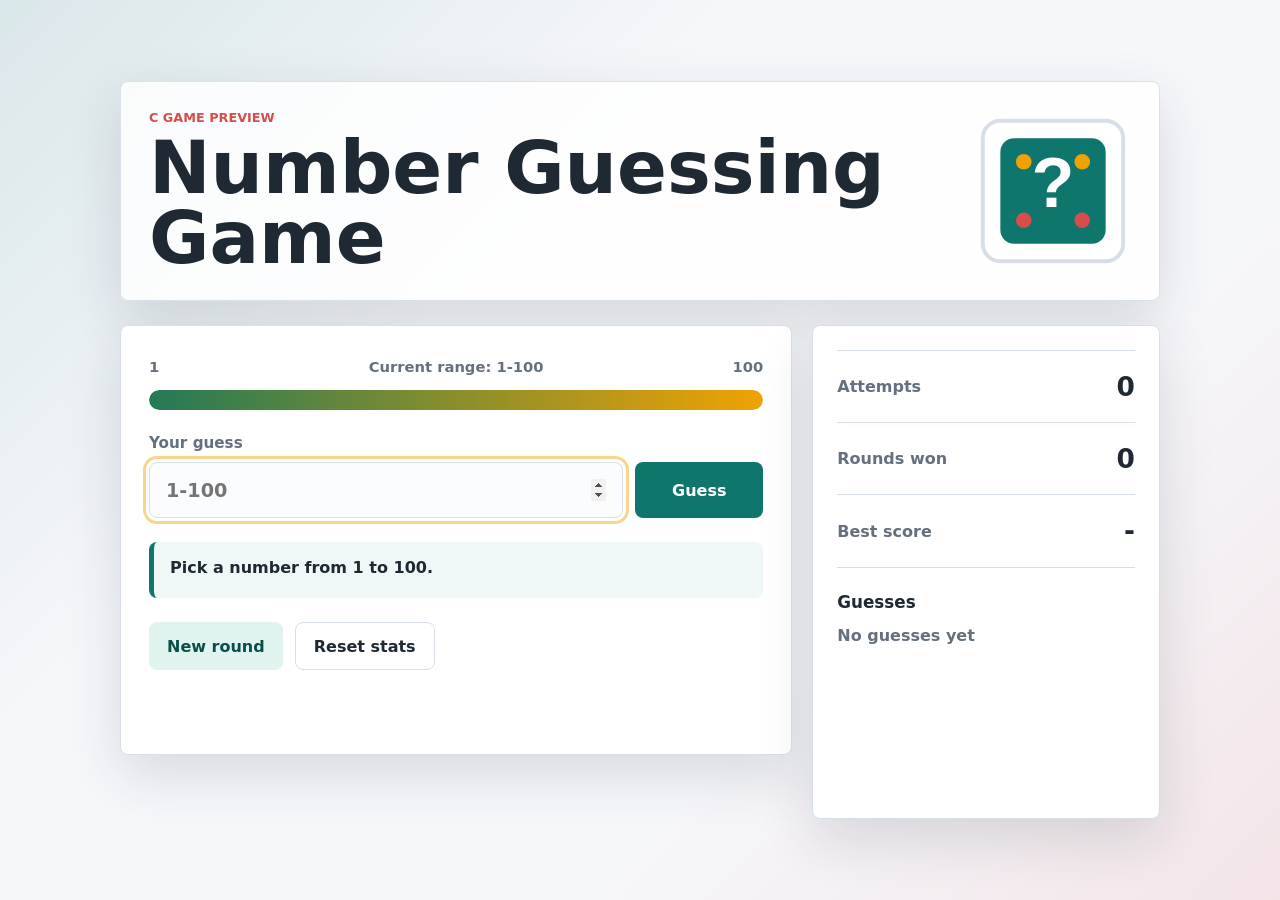
==== web-preview/index.html @ 0c2afc19 "Refactor code structure for improved readability and maintainability" ====
<!doctype html>
<html lang="en">
<head>
    <meta charset="utf-8">
    <meta name="viewport" content="width=device-width, initial-scale=1">
    <title>Number Guessing Game Preview</title>
    <link rel="stylesheet" href="styles.css">
</head>
<body>
    <main class="app-shell">
        <section class="game-header" aria-labelledby="game-title">
            <div>
                <p class="eyebrow">C game preview</p>
                <h1 id="game-title">Number Guessing Game</h1>
            </div>
            <img class="number-art" src="assets/number-tile.svg" alt="" aria-hidden="true">
        </section>

        <div class="game-grid">
            <section class="play-surface" aria-label="Game board">
                <div class="range-panel">
                    <div class="range-labels">
                        <span id="min-label">1</span>
                        <span id="bounds-label">Current range: 1-100</span>
                        <span id="max-label">100</span>
                    </div>
                    <div class="range-track" aria-hidden="true">
                        <div id="range-window" class="range-window"></div>
                        <div id="guess-marker" class="guess-marker"></div>
                    </div>
                </div>

                <form id="guess-form" class="guess-form" autocomplete="off" novalidate>
                    <label for="guess-input">Your guess</label>
                    <div class="input-row">
                        <input
                            id="guess-input"
                            name="guess"
                            type="number"
                            min="1"
                            max="100"
                            inputmode="numeric"
                            placeholder="1-100"
                            required
                        >
                        <button id="guess-button" type="submit">Guess</button>
                    </div>
                </form>

                <p id="message" class="message neutral" role="status" aria-live="polite">
                    Pick a number from 1 to 100.
                </p>

                <div class="actions" aria-label="Round controls">
                    <button id="new-round" class="secondary" type="button">New round</button>
                    <button id="reset-stats" class="ghost" type="button">Reset stats</button>
                </div>
            </section>

            <aside class="session-panel" aria-label="Session details">
                <section class="stats-panel" aria-label="Session stats">
                    <div class="stat-row">
                        <span>Attempts</span>
                        <strong id="attempts-value">0</strong>
                    </div>
                    <div class="stat-row">
                        <span>Rounds won</span>
                        <strong id="rounds-value">0</strong>
                    </div>
                    <div class="stat-row">
                        <span>Best score</span>
                        <strong id="best-value">-</strong>
                    </div>
                </section>

                <section class="history-panel" aria-label="Guess history">
                    <h2>Guesses</h2>
                    <ol id="history-list" class="history-list"></ol>
                </section>
            </aside>
        </div>
    </main>

    <script src="game.js"></script>
</body>
</html>
---- web-preview/styles.css ----
:root {
    color-scheme: light;
    --paper: #f6f7fb;
    --surface: #ffffff;
    --ink: #1e2933;
    --muted: #64707d;
    --line: #d8dee8;
    --teal: #0f766e;
    --teal-dark: #0a4d49;
    --coral: #d84c4c;
    --amber: #f0a202;
    --green: #237a57;
    --shadow: 0 20px 55px rgba(30, 41, 51, 0.14);
}

* {
    box-sizing: border-box;
}

body {
    min-height: 100svh;
    margin: 0;
    padding: 32px;
    display: grid;
    place-items: center;
    font-family: Inter, ui-sans-serif, system-ui, -apple-system, BlinkMacSystemFont, "Segoe UI", sans-serif;
    color: var(--ink);
    background:
        linear-gradient(135deg, rgba(15, 118, 110, 0.12), transparent 35%),
        linear-gradient(315deg, rgba(216, 76, 76, 0.11), transparent 32%),
        var(--paper);
}

button,
input {
    font: inherit;
}

button {
    min-height: 48px;
    border: 0;
    border-radius: 8px;
    padding: 0 18px;
    color: #ffffff;
    background: var(--teal);
    font-weight: 800;
    cursor: pointer;
    transition: transform 160ms ease, background 160ms ease, box-shadow 160ms ease;
}

button:hover {
    background: var(--teal-dark);
    box-shadow: 0 10px 22px rgba(15, 118, 110, 0.2);
    transform: translateY(-1px);
}

button:focus-visible,
input:focus-visible {
    outline: 3px solid rgba(240, 162, 2, 0.45);
    outline-offset: 3px;
}

button:disabled {
    cursor: not-allowed;
    opacity: 0.55;
    transform: none;
    box-shadow: none;
}

.secondary {
    color: var(--teal-dark);
    background: #dff3ef;
}

.secondary:hover {
    background: #c7ebe4;
}

.ghost {
    color: var(--ink);
    background: transparent;
    border: 1px solid var(--line);
}

.ghost:hover {
    background: #eef1f5;
    box-shadow: none;
}

.app-shell {
    width: min(100%, 1040px);
    display: grid;
    gap: 24px;
}

.game-header {
    min-height: 136px;
    display: flex;
    align-items: center;
    justify-content: space-between;
    gap: 24px;
    padding: 28px;
    border: 1px solid rgba(216, 222, 232, 0.9);
    border-radius: 8px;
    background: rgba(255, 255, 255, 0.82);
    box-shadow: var(--shadow);
}

.eyebrow {
    margin: 0 0 8px;
    color: var(--coral);
    font-size: 0.8rem;
    font-weight: 900;
    letter-spacing: 0;
    text-transform: uppercase;
}

h1,
h2,
p {
    margin-top: 0;
}

h1 {
    margin-bottom: 0;
    font-size: clamp(2rem, 8vw, 4.6rem);
    line-height: 0.95;
    letter-spacing: 0;
}

h2 {
    margin-bottom: 14px;
    font-size: 1.05rem;
    letter-spacing: 0;
}

.number-art {
    width: clamp(96px, 17vw, 156px);
    aspect-ratio: 1;
    flex: 0 0 auto;
}

.game-grid {
    display: grid;
    grid-template-columns: minmax(0, 1.45fr) minmax(280px, 0.75fr);
    gap: 20px;
    align-items: start;
}

.play-surface,
.session-panel {
    border: 1px solid var(--line);
    border-radius: 8px;
    background: var(--surface);
    box-shadow: var(--shadow);
}

.play-surface {
    min-height: 430px;
    padding: 28px;
    display: grid;
    align-content: start;
    gap: 24px;
}

.session-panel {
    min-height: 430px;
    padding: 24px;
}

.range-panel {
    display: grid;
    gap: 12px;
}

.range-labels {
    min-height: 24px;
    display: grid;
    grid-template-columns: 48px minmax(0, 1fr) 48px;
    align-items: center;
    color: var(--muted);
    font-size: 0.92rem;
    font-weight: 750;
}

.range-labels span:nth-child(2) {
    text-align: center;
    overflow-wrap: anywhere;
}

.range-labels span:last-child {
    text-align: right;
}

.range-track {
    position: relative;
    height: 20px;
    overflow: hidden;
    border-radius: 999px;
    background: #e9edf2;
}

.range-window {
    position: absolute;
    inset-block: 0;
    left: 0;
    width: 100%;
    border-radius: inherit;
    background: linear-gradient(90deg, var(--green), var(--amber));
    transition: left 220ms ease, width 220ms ease;
}

.guess-marker {
    position: absolute;
    top: 50%;
    left: 50%;
    width: 16px;
    height: 16px;
    border: 3px solid #ffffff;
    border-radius: 50%;
    background: var(--coral);
    box-shadow: 0 0 0 1px rgba(30, 41, 51, 0.24);
    transform: translate(-50%, -50%) scale(0);
    transition: left 220ms ease, transform 180ms ease;
}

.guess-marker.visible {
    transform: translate(-50%, -50%) scale(1);
}

.guess-form {
    display: grid;
    gap: 10px;
}

.guess-form label {
    color: var(--muted);
    font-size: 0.95rem;
    font-weight: 800;
}

.input-row {
    display: grid;
    grid-template-columns: minmax(0, 1fr) 128px;
    gap: 12px;
}

input {
    width: 100%;
    min-height: 56px;
    border: 1px solid var(--line);
    border-radius: 8px;
    padding: 0 16px;
    color: var(--ink);
    background: #fbfcfe;
    font-size: 1.2rem;
    font-weight: 800;
}

.message {
    min-height: 56px;
    margin: 0;
    padding: 16px;
    border-left: 5px solid var(--teal);
    border-radius: 8px;
    background: #eff8f6;
    font-weight: 800;
}

.message.low,
.message.high {
    border-left-color: var(--amber);
    background: #fff7e4;
}

.message.win {
    border-left-color: var(--green);
    background: #eaf8f0;
}

.message.error {
    border-left-color: var(--coral);
    background: #fff0f0;
}

.actions {
    display: flex;
    flex-wrap: wrap;
    gap: 12px;
}

.stats-panel {
    display: grid;
    gap: 0;
    border-block: 1px solid var(--line);
}

.stat-row {
    min-height: 72px;
    display: flex;
    align-items: center;
    justify-content: space-between;
    gap: 16px;
    border-bottom: 1px solid var(--line);
}

.stat-row:last-child {
    border-bottom: 0;
}

.stat-row span {
    color: var(--muted);
    font-weight: 800;
}

.stat-row strong {
    font-size: 1.65rem;
    line-height: 1;
}

.history-panel {
    margin-top: 24px;
}

.history-list {
    min-height: 168px;
    max-height: 230px;
    margin: 0;
    padding: 0;
    display: flex;
    flex-direction: column;
    gap: 10px;
    overflow-y: auto;
    list-style: none;
}

.history-list:empty::before {
    content: "No guesses yet";
    color: var(--muted);
    font-weight: 750;
}

.history-item {
    min-height: 42px;
    display: flex;
    align-items: center;
    justify-content: space-between;
    gap: 12px;
    padding: 10px 12px;
    border: 1px solid var(--line);
    border-radius: 8px;
    background: #fbfcfe;
    font-weight: 800;
}

.history-item span:last-child {
    color: var(--muted);
    font-size: 0.88rem;
}

.history-item.win {
    border-color: rgba(35, 122, 87, 0.45);
    background: #effaf4;
}

@media (max-width: 760px) {
    body {
        padding: 18px;
        place-items: start center;
    }

    .game-header {
        min-height: auto;
        align-items: flex-start;
        padding: 22px;
    }

    .number-art {
        width: 86px;
    }

    .game-grid {
        grid-template-columns: 1fr;
    }

    .play-surface,
    .session-panel {
        min-height: auto;
        padding: 20px;
    }

    .input-row {
        grid-template-columns: 1fr;
    }

    .input-row button {
        width: 100%;
    }
}

@media (max-width: 480px) {
    .game-header {
        flex-direction: column;
    }

    .range-labels {
        grid-template-columns: 36px minmax(0, 1fr) 36px;
        font-size: 0.82rem;
    }

    .actions button {
        width: 100%;
    }
}
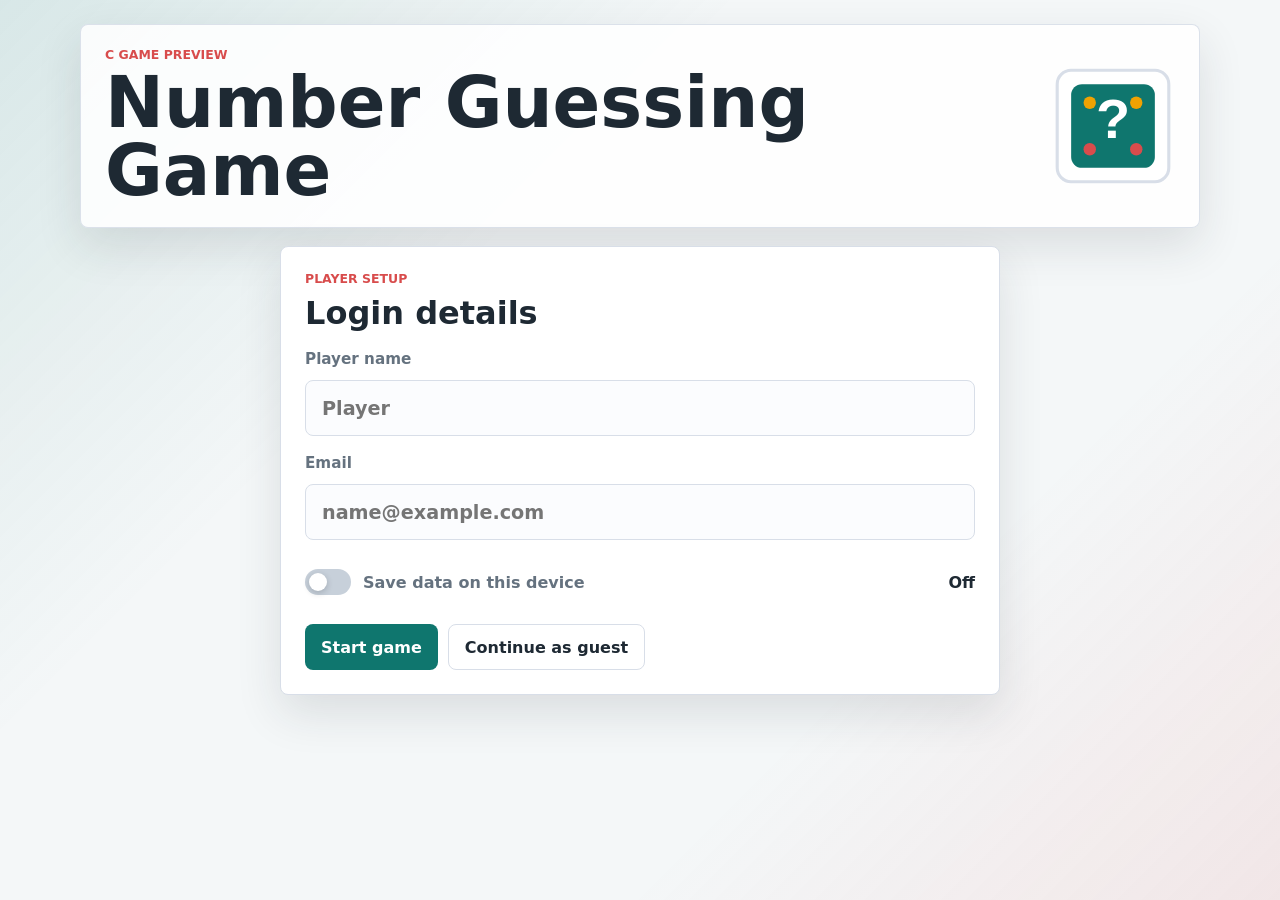
==== commit 5984083f: "Add/relocate Number Guessing game and web preview Reorganize project to include a dedicated number-g" ====
--- a/web-preview/index.html
+++ b/web-preview/index.html
@@ -4,83 +4,15 @@
     <meta charset="utf-8">
     <meta name="viewport" content="width=device-width, initial-scale=1">
     <title>Number Guessing Game Preview</title>
-    <link rel="stylesheet" href="styles.css">
+    <meta http-equiv="refresh" content="0; url=number-guessing/index.html">
+    <link rel="canonical" href="number-guessing/index.html">
 </head>
 <body>
-    <main class="app-shell">
-        <section class="game-header" aria-labelledby="game-title">
-            <div>
-                <p class="eyebrow">C game preview</p>
-                <h1 id="game-title">Number Guessing Game</h1>
-            </div>
-            <img class="number-art" src="assets/number-tile.svg" alt="" aria-hidden="true">
-        </section>
-
-        <div class="game-grid">
-            <section class="play-surface" aria-label="Game board">
-                <div class="range-panel">
-                    <div class="range-labels">
-                        <span id="min-label">1</span>
-                        <span id="bounds-label">Current range: 1-100</span>
-                        <span id="max-label">100</span>
-                    </div>
-                    <div class="range-track" aria-hidden="true">
-                        <div id="range-window" class="range-window"></div>
-                        <div id="guess-marker" class="guess-marker"></div>
-                    </div>
-                </div>
-
-                <form id="guess-form" class="guess-form" autocomplete="off" novalidate>
-                    <label for="guess-input">Your guess</label>
-                    <div class="input-row">
-                        <input
-                            id="guess-input"
-                            name="guess"
-                            type="number"
-                            min="1"
-                            max="100"
-                            inputmode="numeric"
-                            placeholder="1-100"
-                            required
-                        >
-                        <button id="guess-button" type="submit">Guess</button>
-                    </div>
-                </form>
-
-                <p id="message" class="message neutral" role="status" aria-live="polite">
-                    Pick a number from 1 to 100.
-                </p>
-
-                <div class="actions" aria-label="Round controls">
-                    <button id="new-round" class="secondary" type="button">New round</button>
-                    <button id="reset-stats" class="ghost" type="button">Reset stats</button>
-                </div>
-            </section>
-
-            <aside class="session-panel" aria-label="Session details">
-                <section class="stats-panel" aria-label="Session stats">
-                    <div class="stat-row">
-                        <span>Attempts</span>
-                        <strong id="attempts-value">0</strong>
-                    </div>
-                    <div class="stat-row">
-                        <span>Rounds won</span>
-                        <strong id="rounds-value">0</strong>
-                    </div>
-                    <div class="stat-row">
-                        <span>Best score</span>
-                        <strong id="best-value">-</strong>
-                    </div>
-                </section>
-
-                <section class="history-panel" aria-label="Guess history">
-                    <h2>Guesses</h2>
-                    <ol id="history-list" class="history-list"></ol>
-                </section>
-            </aside>
-        </div>
+    <main>
+        <p><a href="number-guessing/index.html">Open Number Guessing Game</a></p>
     </main>
-
-    <script src="game.js"></script>
+    <script>
+        location.replace("number-guessing/index.html");
+    </script>
 </body>
 </html>
